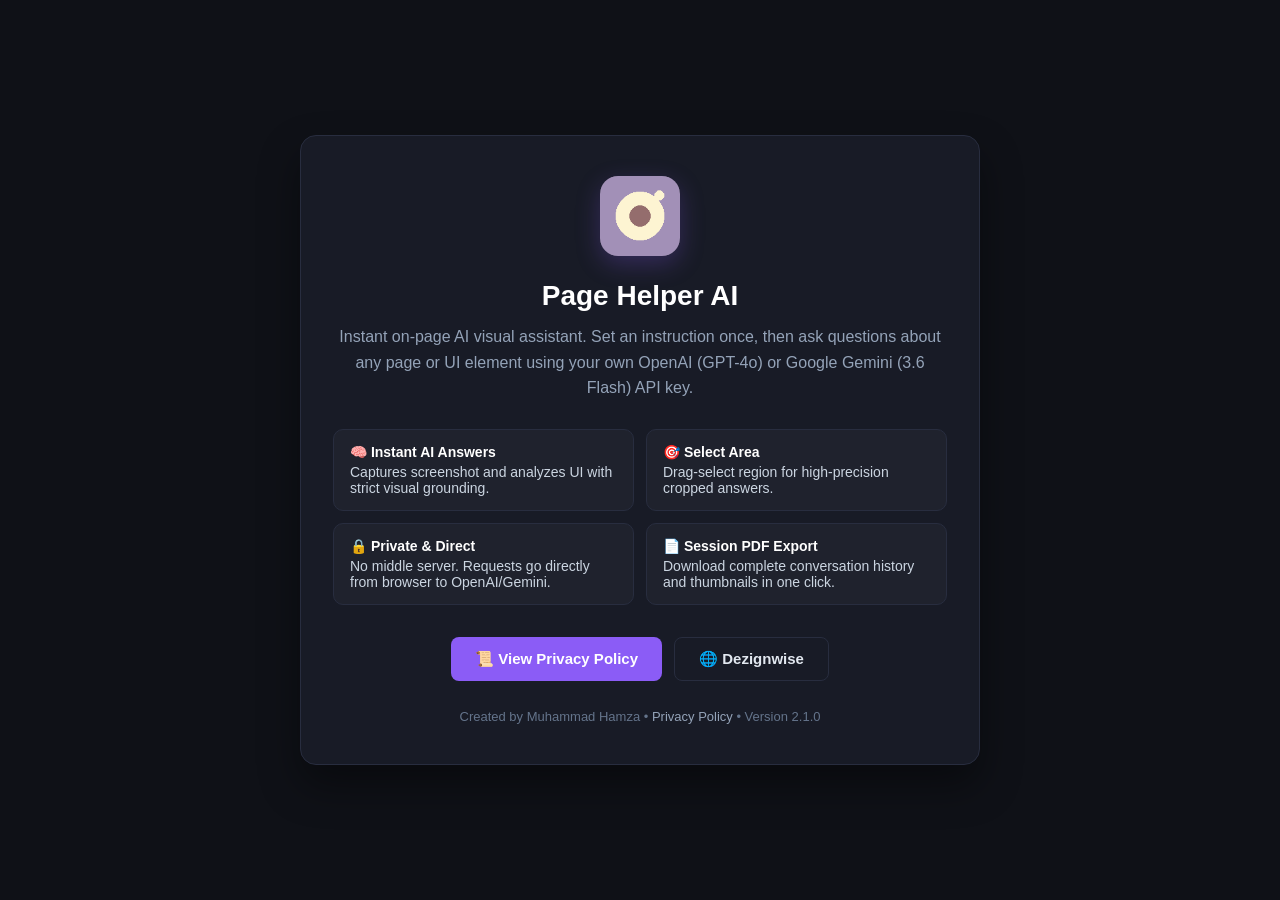
==== index.html @ 651c58e6 "feat: add landing page and GitHub Pages deployment workflow" ====
<!DOCTYPE html>
<html lang="en">
<head>
  <meta charset="UTF-8" />
  <meta name="viewport" content="width=device-width, initial-scale=1.0" />
  <title>Page Helper AI — Screen Assistant Chrome Extension</title>
  <style>
    :root {
      --bg: #0f1117;
      --card-bg: #181b26;
      --border: #282d3f;
      --text: #e2e8f0;
      --muted: #94a3b8;
      --primary: #8b5cf6;
      --primary-hover: #7c3aed;
      --accent: #38bdf8;
    }
    * { box-sizing: border-box; margin: 0; padding: 0; }
    body {
      font-family: -apple-system, BlinkMacSystemFont, "Segoe UI", Roboto, sans-serif;
      background: var(--bg);
      color: var(--text);
      min-height: 100vh;
      display: flex;
      flex-direction: column;
      align-items: center;
      justify-content: center;
      padding: 32px 20px;
    }
    .container {
      max-width: 680px;
      width: 100%;
      background: var(--card-bg);
      border: 1px solid var(--border);
      border-radius: 16px;
      padding: 40px 32px;
      text-align: center;
      box-shadow: 0 20px 40px rgba(0,0,0,0.4);
    }
    .icon {
      width: 80px;
      height: 80px;
      border-radius: 18px;
      margin-bottom: 20px;
      box-shadow: 0 8px 24px rgba(139, 92, 246, 0.25);
    }
    h1 {
      font-size: 28px;
      font-weight: 700;
      color: #fff;
      margin-bottom: 12px;
    }
    p.lead {
      color: var(--muted);
      font-size: 16px;
      line-height: 1.6;
      margin-bottom: 28px;
    }
    .features {
      display: grid;
      grid-template-columns: 1fr 1fr;
      gap: 12px;
      text-align: left;
      margin-bottom: 32px;
    }
    @media (max-width: 560px) {
      .features { grid-template-columns: 1fr; }
    }
    .feature-card {
      background: rgba(255,255,255,0.03);
      border: 1px solid var(--border);
      border-radius: 10px;
      padding: 14px 16px;
      font-size: 14px;
      color: #cbd5e1;
    }
    .feature-card strong {
      color: #fff;
      display: block;
      margin-bottom: 4px;
      font-size: 14px;
    }
    .cta-row {
      display: flex;
      flex-wrap: wrap;
      gap: 12px;
      justify-content: center;
      margin-top: 12px;
    }
    .btn {
      display: inline-flex;
      align-items: center;
      gap: 8px;
      padding: 12px 24px;
      border-radius: 8px;
      font-size: 15px;
      font-weight: 600;
      text-decoration: none;
      transition: all 0.2s ease;
    }
    .btn-primary {
      background: var(--primary);
      color: #fff;
    }
    .btn-primary:hover {
      background: var(--primary-hover);
    }
    .btn-secondary {
      background: transparent;
      color: var(--text);
      border: 1px solid var(--border);
    }
    .btn-secondary:hover {
      background: rgba(255,255,255,0.05);
      border-color: #475569;
    }
    footer {
      margin-top: 28px;
      color: #64748b;
      font-size: 13px;
    }
    footer a { color: var(--muted); text-decoration: none; }
    footer a:hover { color: #fff; }
  </style>
</head>
<body>
  <div class="container">
    <img src="icons/icon128.png" alt="Page Helper AI logo" class="icon" />
    <h1>Page Helper AI</h1>
    <p class="lead">
      Instant on-page AI visual assistant. Set an instruction once, then ask questions about any page or UI element using your own OpenAI (GPT-4o) or Google Gemini (3.6 Flash) API key.
    </p>

    <div class="features">
      <div class="feature-card">
        <strong>🧠 Instant AI Answers</strong>
        Captures screenshot and analyzes UI with strict visual grounding.
      </div>
      <div class="feature-card">
        <strong>🎯 Select Area</strong>
        Drag-select region for high-precision cropped answers.
      </div>
      <div class="feature-card">
        <strong>🔒 Private & Direct</strong>
        No middle server. Requests go directly from browser to OpenAI/Gemini.
      </div>
      <div class="feature-card">
        <strong>📄 Session PDF Export</strong>
        Download complete conversation history and thumbnails in one click.
      </div>
    </div>

    <div class="cta-row">
      <a href="privacy-policy.html" class="btn btn-primary">📜 View Privacy Policy</a>
      <a href="https://dezignwise.com" target="_blank" rel="noopener" class="btn btn-secondary">🌐 Dezignwise</a>
    </div>

    <footer>
      Created by Muhammad Hamza • <a href="privacy-policy.html">Privacy Policy</a> • Version 2.1.0
    </footer>
  </div>
</body>
</html>
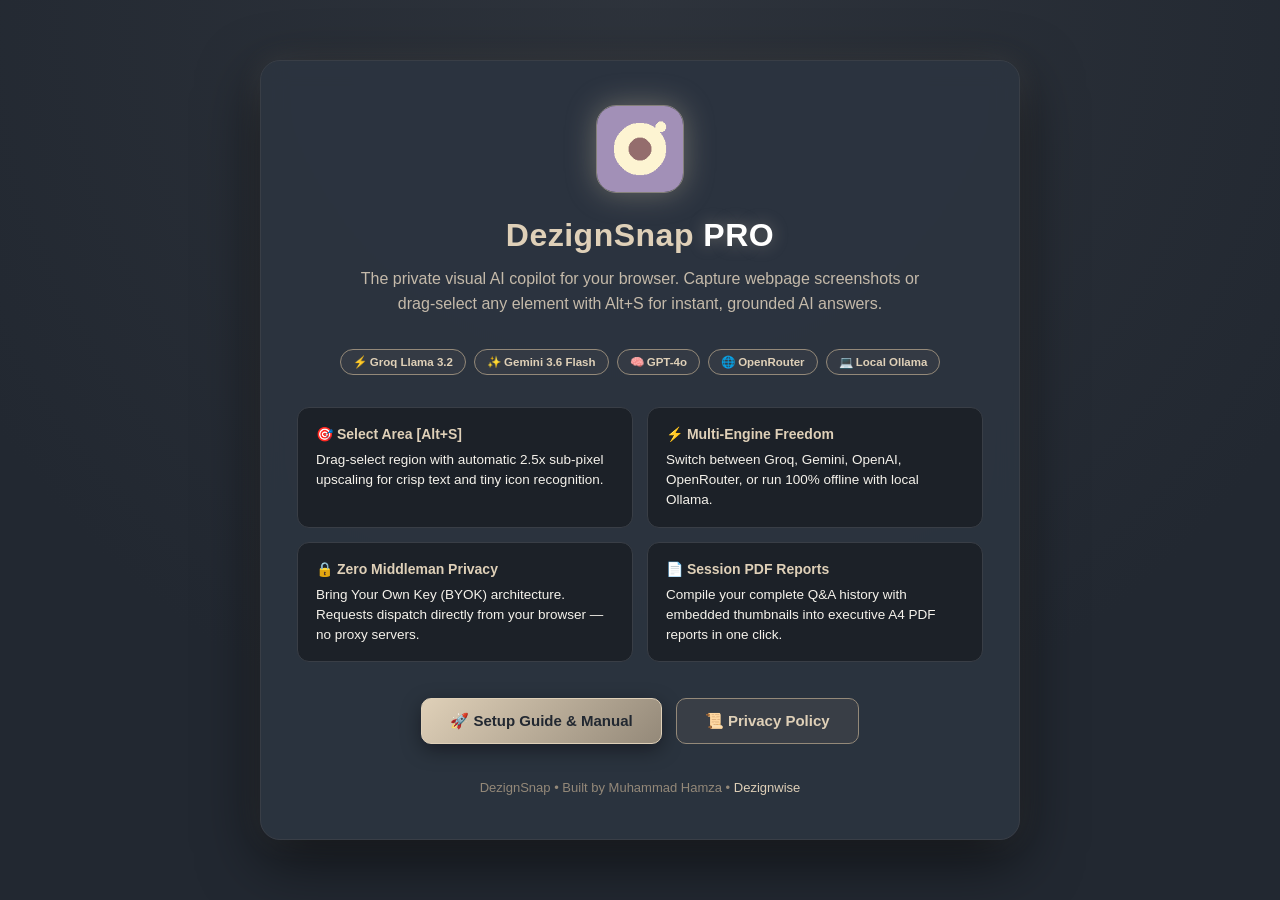
==== commit cae916b1: "feat: implement Color Hunt palette, remove snip blur, and enhance AI visual assistant" ====
--- a/index.html
+++ b/index.html
@@ -3,17 +3,19 @@
 <head>
   <meta charset="UTF-8" />
   <meta name="viewport" content="width=device-width, initial-scale=1.0" />
-  <title>Page Helper AI — Screen Assistant Chrome Extension</title>
+  <title>DezignSnap — AI Visual Screen Assistant Chrome Extension</title>
   <style>
     :root {
-      --bg: #0f1117;
-      --card-bg: #181b26;
-      --border: #282d3f;
-      --text: #e2e8f0;
-      --muted: #94a3b8;
-      --primary: #8b5cf6;
-      --primary-hover: #7c3aed;
-      --accent: #38bdf8;
+      --bg: #222831;
+      --card-bg: rgba(44, 52, 64, 0.95);
+      --border: #393E46;
+      --text: #f5f2eb;
+      --muted: #c5baaa;
+      --taupe: #948979;
+      --primary: #DFD0B8;
+      --primary-hover: #ffffff;
+      --primary-text: #222831;
+      --glow: rgba(223, 208, 184, 0.35);
     }
     * { box-sizing: border-box; margin: 0; padding: 0; }
     body {
@@ -25,138 +27,187 @@
       flex-direction: column;
       align-items: center;
       justify-content: center;
-      padding: 32px 20px;
+      padding: 40px 20px;
+      background-image: radial-gradient(circle at 50% 0%, rgba(57, 62, 70, 0.5) 0%, rgba(34, 40, 49, 1) 70%);
     }
     .container {
-      max-width: 680px;
+      max-width: 760px;
       width: 100%;
       background: var(--card-bg);
       border: 1px solid var(--border);
-      border-radius: 16px;
-      padding: 40px 32px;
+      border-radius: 20px;
+      padding: 44px 36px;
       text-align: center;
-      box-shadow: 0 20px 40px rgba(0,0,0,0.4);
+      box-shadow: 0 20px 60px rgba(0, 0, 0, 0.6), 0 0 30px rgba(223, 208, 184, 0.12);
+      backdrop-filter: blur(12px);
     }
     .icon {
-      width: 80px;
-      height: 80px;
-      border-radius: 18px;
+      width: 88px;
+      height: 88px;
+      border-radius: 20px;
       margin-bottom: 20px;
-      box-shadow: 0 8px 24px rgba(139, 92, 246, 0.25);
+      box-shadow: 0 0 30px var(--glow);
+      border: 1.5px solid rgba(223, 208, 184, 0.5);
     }
     h1 {
-      font-size: 28px;
-      font-weight: 700;
-      color: #fff;
+      font-size: 32px;
+      font-weight: 800;
+      color: #DFD0B8;
       margin-bottom: 12px;
+      letter-spacing: 0.5px;
+    }
+    .brand-glow {
+      color: #ffffff;
+      text-shadow: 0 0 16px var(--glow);
     }
     p.lead {
       color: var(--muted);
       font-size: 16px;
       line-height: 1.6;
-      margin-bottom: 28px;
+      margin-bottom: 32px;
+      max-width: 600px;
+      margin-left: auto;
+      margin-right: auto;
+    }
+    .engine-pills {
+      display: flex;
+      justify-content: center;
+      flex-wrap: wrap;
+      gap: 8px;
+      margin-bottom: 32px;
+    }
+    .pill {
+      background: rgba(57, 62, 70, 0.7);
+      border: 1px solid var(--taupe);
+      color: #DFD0B8;
+      font-size: 11.5px;
+      font-weight: 700;
+      padding: 5px 12px;
+      border-radius: 999px;
     }
     .features {
       display: grid;
       grid-template-columns: 1fr 1fr;
-      gap: 12px;
+      gap: 14px;
       text-align: left;
-      margin-bottom: 32px;
-    }
-    @media (max-width: 560px) {
+      margin-bottom: 36px;
+    }
+    @media (max-width: 580px) {
       .features { grid-template-columns: 1fr; }
     }
     .feature-card {
-      background: rgba(255,255,255,0.03);
+      background: #1c2128;
       border: 1px solid var(--border);
-      border-radius: 10px;
-      padding: 14px 16px;
+      border-radius: 12px;
+      padding: 16px 18px;
+      font-size: 13.5px;
+      color: #f5f2eb;
+      line-height: 1.5;
+      transition: all 0.2s ease;
+    }
+    .feature-card:hover {
+      border-color: var(--primary);
+      box-shadow: 0 0 15px rgba(223, 208, 184, 0.2);
+    }
+    .feature-card strong {
+      color: #DFD0B8;
+      display: flex;
+      align-items: center;
+      gap: 6px;
+      margin-bottom: 5px;
       font-size: 14px;
-      color: #cbd5e1;
-    }
-    .feature-card strong {
-      color: #fff;
-      display: block;
-      margin-bottom: 4px;
-      font-size: 14px;
     }
     .cta-row {
       display: flex;
       flex-wrap: wrap;
-      gap: 12px;
+      gap: 14px;
       justify-content: center;
-      margin-top: 12px;
+      margin-top: 16px;
     }
     .btn {
       display: inline-flex;
       align-items: center;
       gap: 8px;
-      padding: 12px 24px;
-      border-radius: 8px;
+      padding: 13px 28px;
+      border-radius: 10px;
       font-size: 15px;
-      font-weight: 600;
+      font-weight: 700;
       text-decoration: none;
       transition: all 0.2s ease;
     }
     .btn-primary {
+      background: linear-gradient(135deg, var(--primary) 0%, var(--taupe) 100%);
+      color: var(--primary-text);
+      border: 1px solid var(--primary);
+      box-shadow: 0 6px 20px rgba(0, 0, 0, 0.4);
+    }
+    .btn-primary:hover {
       background: var(--primary);
-      color: #fff;
-    }
-    .btn-primary:hover {
-      background: var(--primary-hover);
+      box-shadow: 0 0 25px rgba(223, 208, 184, 0.45);
+      transform: translateY(-2px);
     }
     .btn-secondary {
-      background: transparent;
-      color: var(--text);
-      border: 1px solid var(--border);
+      background: #393E46;
+      color: var(--primary);
+      border: 1px solid var(--taupe);
     }
     .btn-secondary:hover {
-      background: rgba(255,255,255,0.05);
-      border-color: #475569;
+      background: var(--taupe);
+      border-color: var(--primary);
+      color: var(--primary-text);
+      transform: translateY(-2px);
     }
     footer {
-      margin-top: 28px;
-      color: #64748b;
+      margin-top: 36px;
+      color: var(--taupe);
       font-size: 13px;
     }
-    footer a { color: var(--muted); text-decoration: none; }
+    footer a { color: var(--primary); text-decoration: none; }
     footer a:hover { color: #fff; }
   </style>
 </head>
 <body>
   <div class="container">
-    <img src="icons/icon128.png" alt="Page Helper AI logo" class="icon" />
-    <h1>Page Helper AI</h1>
+    <img src="icons/icon128.png" alt="DezignSnap logo" class="icon" />
+    <h1>DezignSnap <span class="brand-glow">PRO</span></h1>
     <p class="lead">
-      Instant on-page AI visual assistant. Set an instruction once, then ask questions about any page or UI element using your own OpenAI (GPT-4o) or Google Gemini (3.6 Flash) API key.
+      The private visual AI copilot for your browser. Capture webpage screenshots or drag-select any element with Alt+S for instant, grounded AI answers.
     </p>
 
+    <div class="engine-pills">
+      <span class="pill">⚡ Groq Llama 3.2</span>
+      <span class="pill">✨ Gemini 3.6 Flash</span>
+      <span class="pill">🧠 GPT-4o</span>
+      <span class="pill">🌐 OpenRouter</span>
+      <span class="pill">💻 Local Ollama</span>
+    </div>
+
     <div class="features">
       <div class="feature-card">
-        <strong>🧠 Instant AI Answers</strong>
-        Captures screenshot and analyzes UI with strict visual grounding.
-      </div>
-      <div class="feature-card">
-        <strong>🎯 Select Area</strong>
-        Drag-select region for high-precision cropped answers.
-      </div>
-      <div class="feature-card">
-        <strong>🔒 Private & Direct</strong>
-        No middle server. Requests go directly from browser to OpenAI/Gemini.
-      </div>
-      <div class="feature-card">
-        <strong>📄 Session PDF Export</strong>
-        Download complete conversation history and thumbnails in one click.
+        <strong>🎯 Select Area [Alt+S]</strong>
+        Drag-select region with automatic 2.5x sub-pixel upscaling for crisp text and tiny icon recognition.
+      </div>
+      <div class="feature-card">
+        <strong>⚡ Multi-Engine Freedom</strong>
+        Switch between Groq, Gemini, OpenAI, OpenRouter, or run 100% offline with local Ollama.
+      </div>
+      <div class="feature-card">
+        <strong>🔒 Zero Middleman Privacy</strong>
+        Bring Your Own Key (BYOK) architecture. Requests dispatch directly from your browser — no proxy servers.
+      </div>
+      <div class="feature-card">
+        <strong>📄 Session PDF Reports</strong>
+        Compile your complete Q&amp;A history with embedded thumbnails into executive A4 PDF reports in one click.
       </div>
     </div>
 
     <div class="cta-row">
-      <a href="privacy-policy.html" class="btn btn-primary">📜 View Privacy Policy</a>
-      <a href="https://dezignwise.com" target="_blank" rel="noopener" class="btn btn-secondary">🌐 Dezignwise</a>
+      <a href="welcome.html" class="btn btn-primary">🚀 Setup Guide &amp; Manual</a>
+      <a href="privacy-policy.html" class="btn btn-secondary">📜 Privacy Policy</a>
     </div>
 
     <footer>
-      Created by Muhammad Hamza • <a href="privacy-policy.html">Privacy Policy</a> • Version 2.1.0
+      DezignSnap • Built by Muhammad Hamza • <a href="https://dezignwise.com" target="_blank" rel="noopener">Dezignwise</a>
     </footer>
   </div>
 </body>
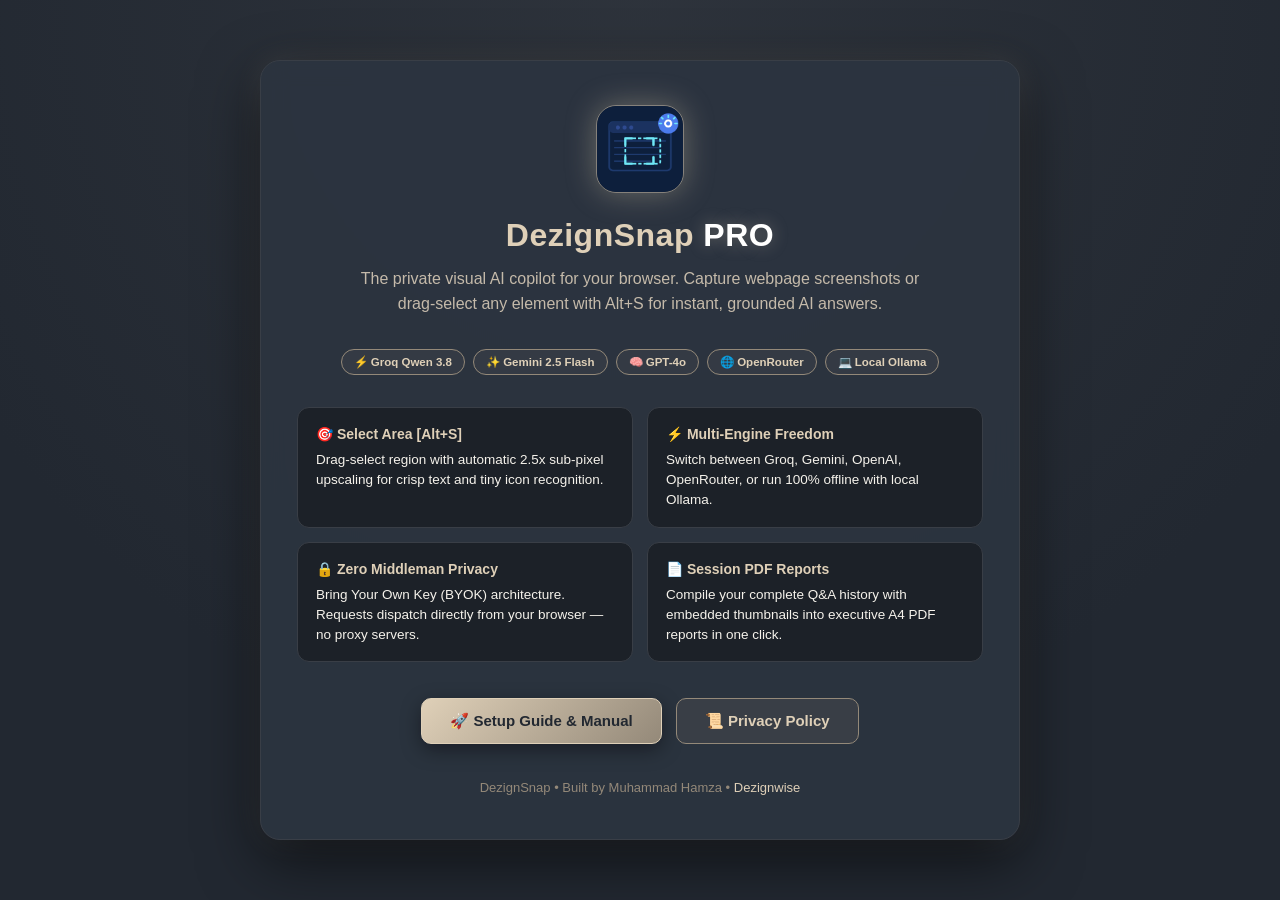
==== commit a6031b48: "feat: update brand assets and resolve Gemini API 404 with dynamic fallback" ====
--- a/index.html
+++ b/index.html
@@ -175,8 +175,8 @@
     </p>
 
     <div class="engine-pills">
-      <span class="pill">⚡ Groq Llama 3.2</span>
-      <span class="pill">✨ Gemini 3.6 Flash</span>
+      <span class="pill">⚡ Groq Qwen 3.8</span>
+      <span class="pill">✨ Gemini 2.5 Flash</span>
       <span class="pill">🧠 GPT-4o</span>
       <span class="pill">🌐 OpenRouter</span>
       <span class="pill">💻 Local Ollama</span>
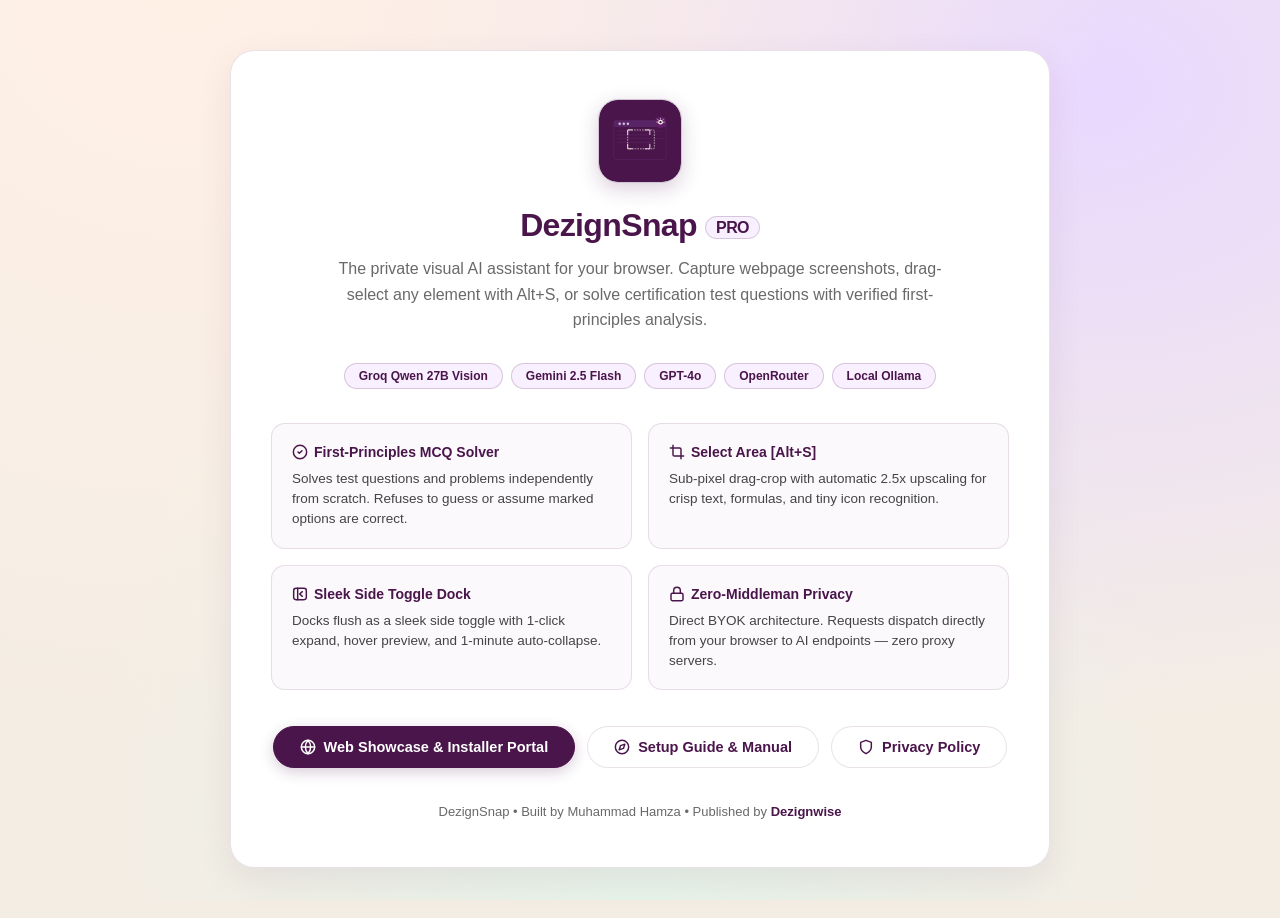
==== commit f2b054da: "feat: release v2.1.1 with screen-share immune side panel, stealth mode, and aubergine design system " ====
--- a/index.html
+++ b/index.html
@@ -4,68 +4,77 @@
   <meta charset="UTF-8" />
   <meta name="viewport" content="width=device-width, initial-scale=1.0" />
   <title>DezignSnap — AI Visual Screen Assistant Chrome Extension</title>
+  <link rel="icon" type="image/png" href="icons/icon32.png" />
   <style>
     :root {
-      --bg: #222831;
-      --card-bg: rgba(44, 52, 64, 0.95);
-      --border: #393E46;
-      --text: #f5f2eb;
-      --muted: #c5baaa;
-      --taupe: #948979;
-      --primary: #DFD0B8;
-      --primary-hover: #ffffff;
-      --primary-text: #222831;
-      --glow: rgba(223, 208, 184, 0.35);
+      --primary: #4a154b;
+      --primary-hover: #611f69;
+      --canvas-cream: #f4ede4;
+      --canvas-lavender: #f9f0ff;
+      --canvas-white: #ffffff;
+      --text-ink: #1d1d1d;
+      --text-mute: #696969;
+      --border-subtle: rgba(74, 21, 75, 0.12);
+      --radius-pill: 90px;
     }
     * { box-sizing: border-box; margin: 0; padding: 0; }
     body {
-      font-family: -apple-system, BlinkMacSystemFont, "Segoe UI", Roboto, sans-serif;
-      background: var(--bg);
-      color: var(--text);
+      font-family: "Inter", -apple-system, BlinkMacSystemFont, "Segoe UI", Roboto, sans-serif;
+      background-color: var(--canvas-cream);
+      background-image:
+        radial-gradient(ellipse at 15% 0%, #fff0e6 0%, transparent 60%),
+        radial-gradient(ellipse at 85% 10%, #e9d8ff 0%, transparent 55%),
+        radial-gradient(ellipse at 50% 90%, #e6f4ea 0%, transparent 60%);
+      background-attachment: fixed;
+      color: var(--text-ink);
       min-height: 100vh;
       display: flex;
       flex-direction: column;
       align-items: center;
       justify-content: center;
-      padding: 40px 20px;
-      background-image: radial-gradient(circle at 50% 0%, rgba(57, 62, 70, 0.5) 0%, rgba(34, 40, 49, 1) 70%);
+      padding: 50px 20px;
+      -webkit-font-smoothing: antialiased;
     }
     .container {
-      max-width: 760px;
+      max-width: 820px;
       width: 100%;
-      background: var(--card-bg);
-      border: 1px solid var(--border);
-      border-radius: 20px;
-      padding: 44px 36px;
+      background: var(--canvas-white);
+      border: 1.5px solid var(--border-subtle);
+      border-radius: 24px;
+      padding: 48px 40px;
       text-align: center;
-      box-shadow: 0 20px 60px rgba(0, 0, 0, 0.6), 0 0 30px rgba(223, 208, 184, 0.12);
-      backdrop-filter: blur(12px);
+      box-shadow: 0 12px 36px rgba(74, 21, 75, 0.08);
     }
     .icon {
-      width: 88px;
-      height: 88px;
+      width: 84px;
+      height: 84px;
       border-radius: 20px;
       margin-bottom: 20px;
-      box-shadow: 0 0 30px var(--glow);
-      border: 1.5px solid rgba(223, 208, 184, 0.5);
+      box-shadow: 0 6px 20px rgba(74, 21, 75, 0.2);
+      border: 1.5px solid rgba(74, 21, 75, 0.25);
     }
     h1 {
       font-size: 32px;
       font-weight: 800;
-      color: #DFD0B8;
+      color: var(--primary);
       margin-bottom: 12px;
-      letter-spacing: 0.5px;
+      letter-spacing: -0.02em;
     }
     .brand-glow {
-      color: #ffffff;
-      text-shadow: 0 0 16px var(--glow);
+      color: var(--primary);
+      background: var(--canvas-lavender);
+      border: 1px solid rgba(74, 21, 75, 0.2);
+      padding: 2px 10px;
+      border-radius: var(--radius-pill);
+      font-size: 16px;
+      vertical-align: middle;
     }
     p.lead {
-      color: var(--muted);
+      color: var(--text-mute);
       font-size: 16px;
       line-height: 1.6;
-      margin-bottom: 32px;
-      max-width: 600px;
+      margin-bottom: 30px;
+      max-width: 640px;
       margin-left: auto;
       margin-right: auto;
     }
@@ -74,140 +83,164 @@
       justify-content: center;
       flex-wrap: wrap;
       gap: 8px;
-      margin-bottom: 32px;
+      margin-bottom: 34px;
     }
     .pill {
-      background: rgba(57, 62, 70, 0.7);
-      border: 1px solid var(--taupe);
-      color: #DFD0B8;
-      font-size: 11.5px;
+      background: var(--canvas-lavender);
+      border: 1px solid rgba(74, 21, 75, 0.2);
+      color: var(--primary);
+      font-size: 12px;
       font-weight: 700;
-      padding: 5px 12px;
-      border-radius: 999px;
+      padding: 5px 14px;
+      border-radius: var(--radius-pill);
     }
     .features {
       display: grid;
       grid-template-columns: 1fr 1fr;
-      gap: 14px;
+      gap: 16px;
       text-align: left;
       margin-bottom: 36px;
     }
-    @media (max-width: 580px) {
+    @media (max-width: 600px) {
       .features { grid-template-columns: 1fr; }
     }
     .feature-card {
-      background: #1c2128;
-      border: 1px solid var(--border);
-      border-radius: 12px;
-      padding: 16px 18px;
+      background: #fbf9fc;
+      border: 1.5px solid var(--border-subtle);
+      border-radius: 14px;
+      padding: 18px 20px;
       font-size: 13.5px;
-      color: #f5f2eb;
+      color: #444444;
       line-height: 1.5;
       transition: all 0.2s ease;
     }
     .feature-card:hover {
       border-color: var(--primary);
-      box-shadow: 0 0 15px rgba(223, 208, 184, 0.2);
+      background: var(--canvas-lavender);
+      transform: translateY(-2px);
     }
     .feature-card strong {
-      color: #DFD0B8;
+      color: var(--primary);
       display: flex;
       align-items: center;
       gap: 6px;
-      margin-bottom: 5px;
+      margin-bottom: 6px;
       font-size: 14px;
     }
     .cta-row {
       display: flex;
       flex-wrap: wrap;
-      gap: 14px;
+      gap: 12px;
       justify-content: center;
-      margin-top: 16px;
+      margin-top: 20px;
     }
     .btn {
       display: inline-flex;
       align-items: center;
       gap: 8px;
-      padding: 13px 28px;
-      border-radius: 10px;
-      font-size: 15px;
+      padding: 12px 26px;
+      border-radius: var(--radius-pill);
+      font-size: 14.5px;
       font-weight: 700;
       text-decoration: none;
-      transition: all 0.2s ease;
+      transition: all 0.2s cubic-bezier(0.16, 1, 0.3, 1);
+      border: 1.5px solid transparent;
     }
     .btn-primary {
-      background: linear-gradient(135deg, var(--primary) 0%, var(--taupe) 100%);
-      color: var(--primary-text);
-      border: 1px solid var(--primary);
-      box-shadow: 0 6px 20px rgba(0, 0, 0, 0.4);
+      background: var(--primary);
+      color: #ffffff;
+      border-color: var(--primary);
+      box-shadow: 0 4px 14px rgba(74, 21, 75, 0.22);
     }
     .btn-primary:hover {
-      background: var(--primary);
-      box-shadow: 0 0 25px rgba(223, 208, 184, 0.45);
+      background: var(--primary-hover);
+      border-color: var(--primary-hover);
+      box-shadow: 0 6px 20px rgba(74, 21, 75, 0.3);
       transform: translateY(-2px);
     }
     .btn-secondary {
-      background: #393E46;
-      color: var(--primary);
-      border: 1px solid var(--taupe);
+      background: #ffffff;
+      color: var(--primary);
+      border-color: var(--border-subtle);
     }
     .btn-secondary:hover {
-      background: var(--taupe);
+      background: var(--canvas-lavender);
       border-color: var(--primary);
-      color: var(--primary-text);
       transform: translateY(-2px);
     }
     footer {
       margin-top: 36px;
-      color: var(--taupe);
+      color: var(--text-mute);
       font-size: 13px;
     }
-    footer a { color: var(--primary); text-decoration: none; }
-    footer a:hover { color: #fff; }
+    footer a { color: var(--primary); text-decoration: none; font-weight: 600; }
+    footer a:hover { text-decoration: underline; }
   </style>
 </head>
 <body>
   <div class="container">
-    <img src="icons/icon128.png" alt="DezignSnap logo" class="icon" />
+    <img src="assests/03-pictorial-mark.svg" alt="DezignSnap logo" class="icon" />
     <h1>DezignSnap <span class="brand-glow">PRO</span></h1>
     <p class="lead">
-      The private visual AI copilot for your browser. Capture webpage screenshots or drag-select any element with Alt+S for instant, grounded AI answers.
+      The private visual AI assistant for your browser. Capture webpage screenshots, drag-select any element with Alt+S, or solve certification test questions with verified first-principles analysis.
     </p>
 
     <div class="engine-pills">
-      <span class="pill">⚡ Groq Qwen 3.8</span>
-      <span class="pill">✨ Gemini 2.5 Flash</span>
-      <span class="pill">🧠 GPT-4o</span>
-      <span class="pill">🌐 OpenRouter</span>
-      <span class="pill">💻 Local Ollama</span>
+      <span class="pill">Groq Qwen 27B Vision</span>
+      <span class="pill">Gemini 2.5 Flash</span>
+      <span class="pill">GPT-4o</span>
+      <span class="pill">OpenRouter</span>
+      <span class="pill">Local Ollama</span>
     </div>
 
     <div class="features">
       <div class="feature-card">
-        <strong>🎯 Select Area [Alt+S]</strong>
-        Drag-select region with automatic 2.5x sub-pixel upscaling for crisp text and tiny icon recognition.
-      </div>
-      <div class="feature-card">
-        <strong>⚡ Multi-Engine Freedom</strong>
-        Switch between Groq, Gemini, OpenAI, OpenRouter, or run 100% offline with local Ollama.
-      </div>
-      <div class="feature-card">
-        <strong>🔒 Zero Middleman Privacy</strong>
-        Bring Your Own Key (BYOK) architecture. Requests dispatch directly from your browser — no proxy servers.
-      </div>
-      <div class="feature-card">
-        <strong>📄 Session PDF Reports</strong>
-        Compile your complete Q&amp;A history with embedded thumbnails into executive A4 PDF reports in one click.
+        <strong>
+          <svg width="16" height="16" viewBox="0 0 24 24" fill="none" stroke="currentColor" stroke-width="2.2" stroke-linecap="round" stroke-linejoin="round"><circle cx="12" cy="12" r="10"/><path d="m9 12 2 2 4-4"/></svg>
+          First-Principles MCQ Solver
+        </strong>
+        Solves test questions and problems independently from scratch. Refuses to guess or assume marked options are correct.
+      </div>
+      <div class="feature-card">
+        <strong>
+          <svg width="16" height="16" viewBox="0 0 24 24" fill="none" stroke="currentColor" stroke-width="2.2" stroke-linecap="round" stroke-linejoin="round"><path d="M6 2v14a2 2 0 0 0 2 2h14"/><path d="M18 22V8a2 2 0 0 0-2-2H2"/></svg>
+          Select Area [Alt+S]
+        </strong>
+        Sub-pixel drag-crop with automatic 2.5x upscaling for crisp text, formulas, and tiny icon recognition.
+      </div>
+      <div class="feature-card">
+        <strong>
+          <svg width="16" height="16" viewBox="0 0 24 24" fill="none" stroke="currentColor" stroke-width="2.2" stroke-linecap="round" stroke-linejoin="round"><rect x="2.5" y="3.5" width="19" height="17" rx="3.5"/><line x1="8.5" y1="3.5" x2="8.5" y2="20.5"/><polyline points="15.5 8.5 11.5 12 15.5 15.5"/></svg>
+          Sleek Side Toggle Dock
+        </strong>
+        Docks flush as a sleek side toggle with 1-click expand, hover preview, and 1-minute auto-collapse.
+      </div>
+      <div class="feature-card">
+        <strong>
+          <svg width="16" height="16" viewBox="0 0 24 24" fill="none" stroke="currentColor" stroke-width="2.2" stroke-linecap="round" stroke-linejoin="round"><rect x="3" y="11" width="18" height="11" rx="2" ry="2"/><path d="M7 11V7a5 5 0 0 1 10 0v4"/></svg>
+          Zero-Middleman Privacy
+        </strong>
+        Direct BYOK architecture. Requests dispatch directly from your browser to AI endpoints — zero proxy servers.
       </div>
     </div>
 
     <div class="cta-row">
-      <a href="welcome.html" class="btn btn-primary">🚀 Setup Guide &amp; Manual</a>
-      <a href="privacy-policy.html" class="btn btn-secondary">📜 Privacy Policy</a>
+      <a href="web/index.html" class="btn btn-primary">
+        <svg width="16" height="16" viewBox="0 0 24 24" fill="none" stroke="currentColor" stroke-width="2.2" stroke-linecap="round" stroke-linejoin="round"><circle cx="12" cy="12" r="10"/><line x1="2" y1="12" x2="22" y2="12"/><path d="M12 2a15.3 15.3 0 0 1 4 10 15.3 15.3 0 0 1-4 10 15.3 15.3 0 0 1-4-10 15.3 15.3 0 0 1 4-10z"/></svg>
+        Web Showcase &amp; Installer Portal
+      </a>
+      <a href="welcome.html" class="btn btn-secondary">
+        <svg width="16" height="16" viewBox="0 0 24 24" fill="none" stroke="currentColor" stroke-width="2.2" stroke-linecap="round" stroke-linejoin="round"><circle cx="12" cy="12" r="10"/><polygon points="16.24 7.76 14.12 14.12 7.76 16.24 9.88 9.88 16.24 7.76"/></svg>
+        Setup Guide &amp; Manual
+      </a>
+      <a href="privacy-policy.html" class="btn btn-secondary">
+        <svg width="16" height="16" viewBox="0 0 24 24" fill="none" stroke="currentColor" stroke-width="2.2" stroke-linecap="round" stroke-linejoin="round"><path d="M12 22s8-4 8-10V5l-8-3-8 3v7c0 6 8 10 8 10z"/></svg>
+        Privacy Policy
+      </a>
     </div>
 
     <footer>
-      DezignSnap • Built by Muhammad Hamza • <a href="https://dezignwise.com" target="_blank" rel="noopener">Dezignwise</a>
+      DezignSnap • Built by Muhammad Hamza • Published by <a href="https://dezignwise.com" target="_blank" rel="noopener">Dezignwise</a>
     </footer>
   </div>
 </body>
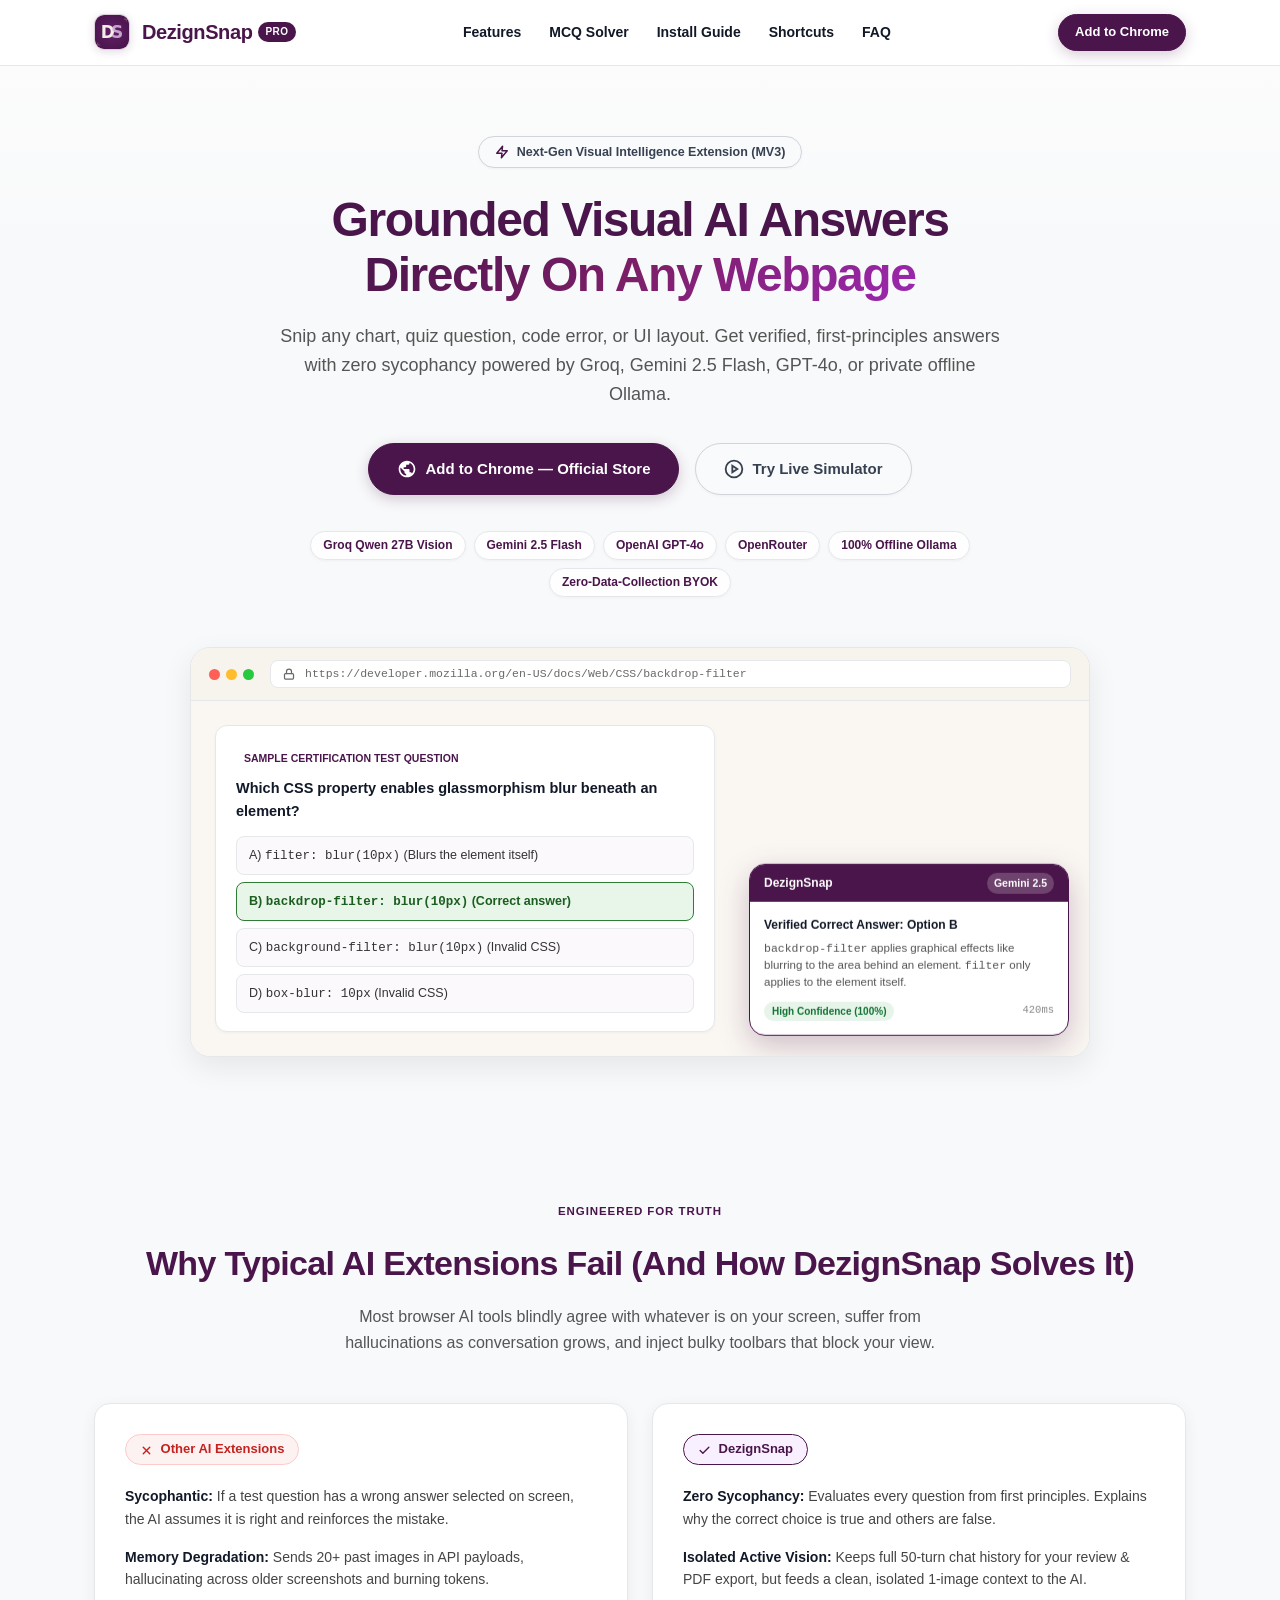
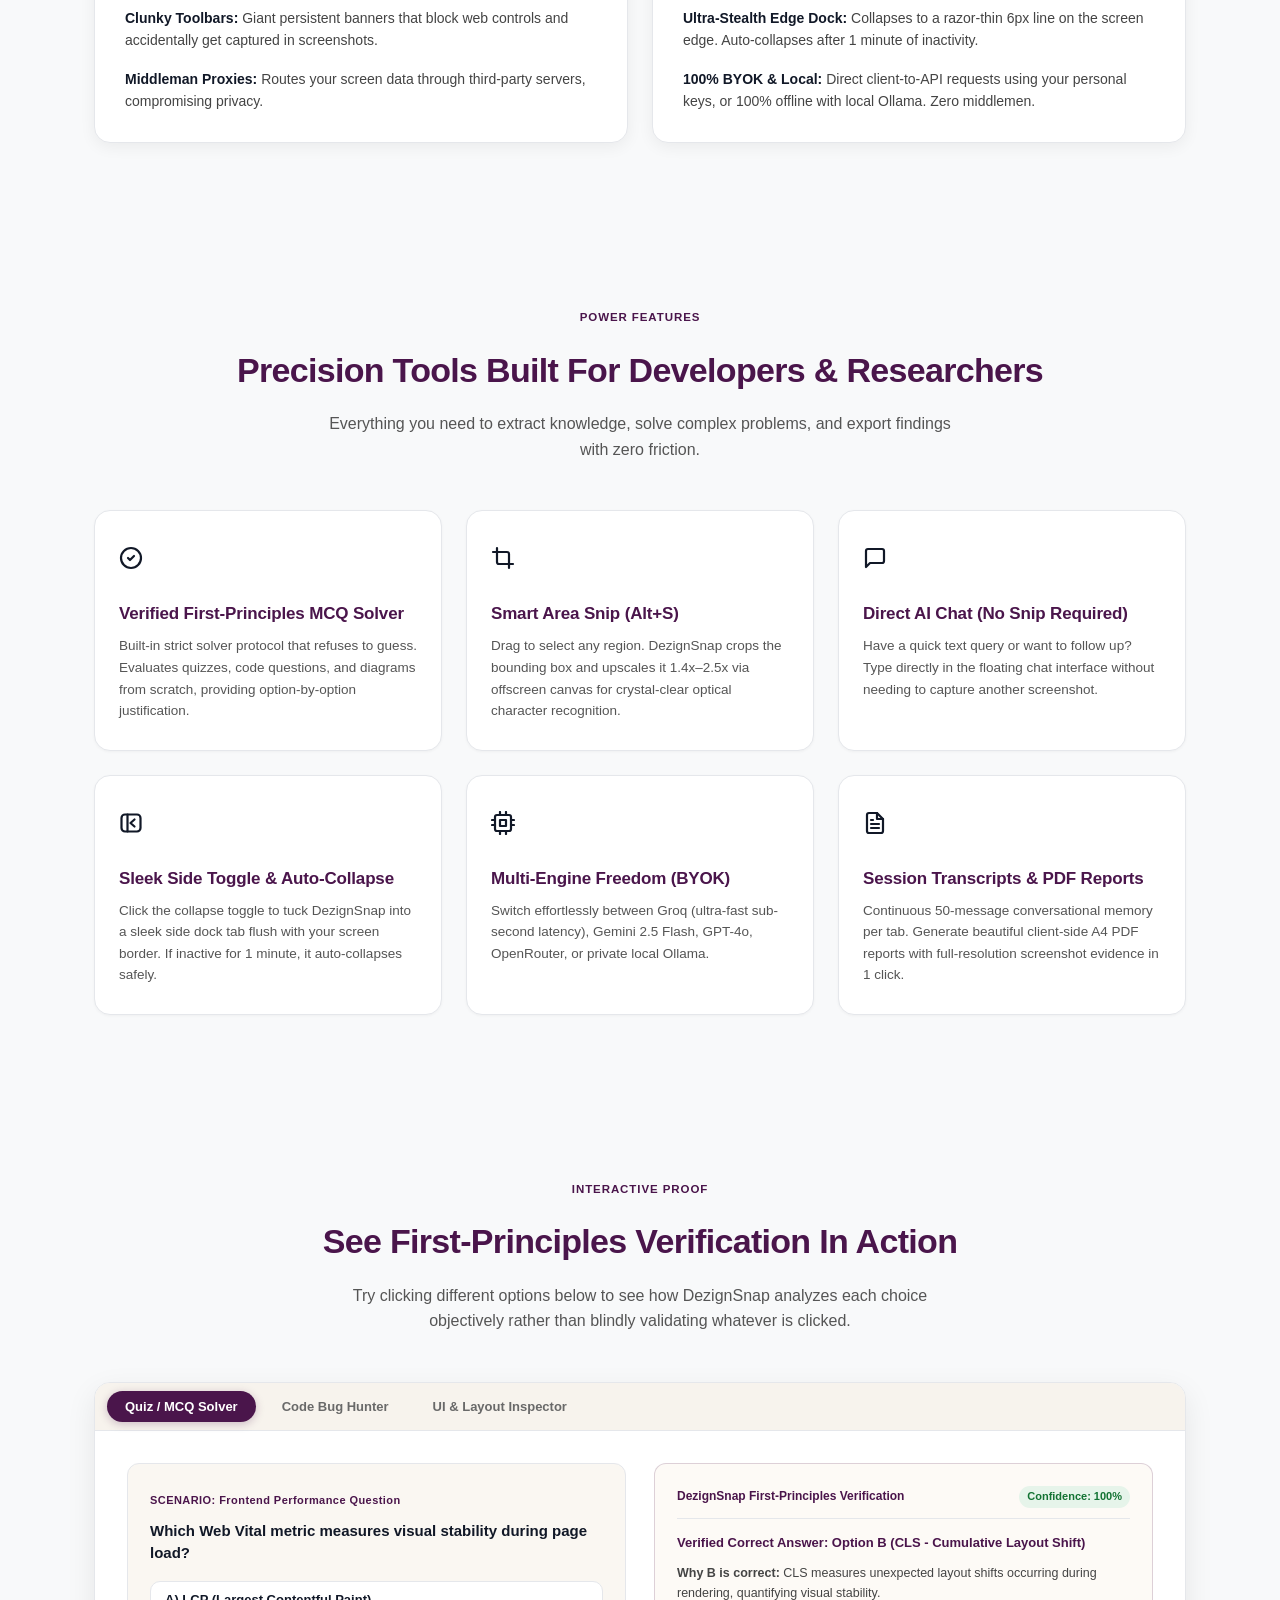
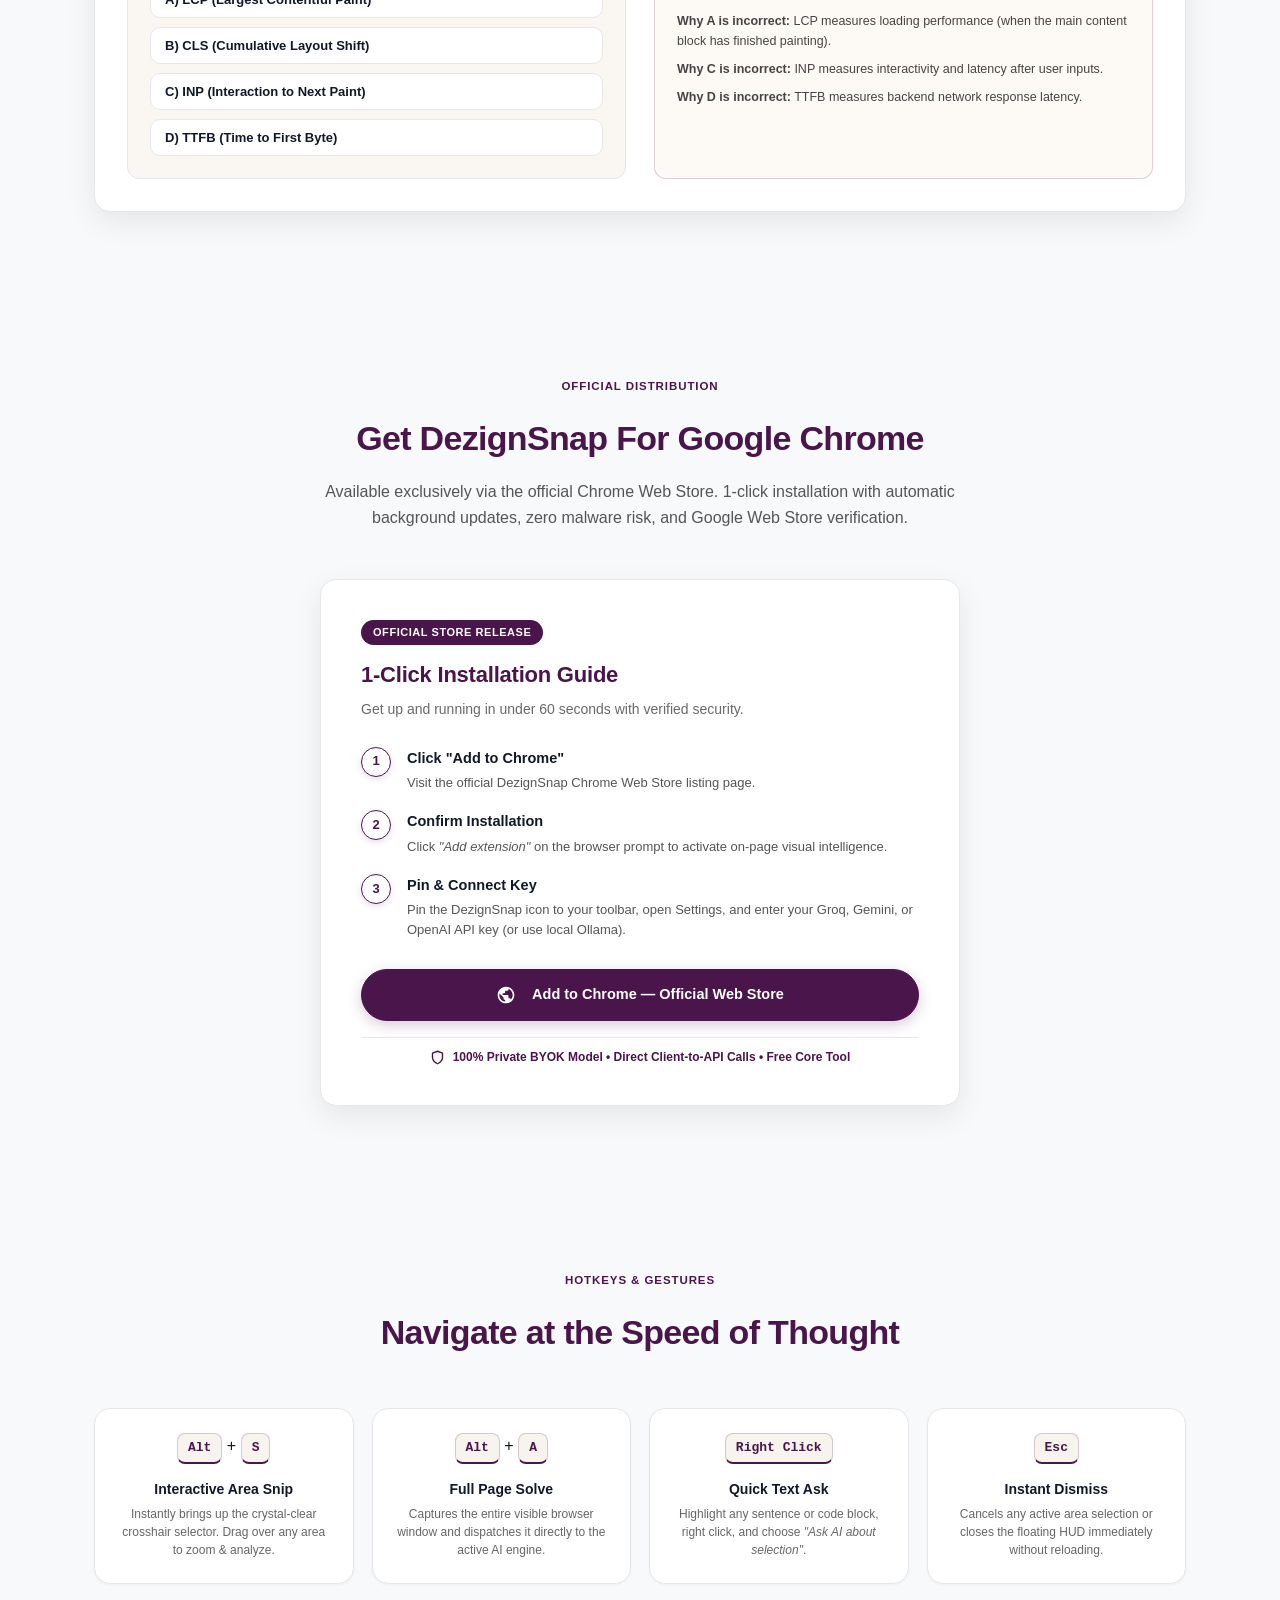
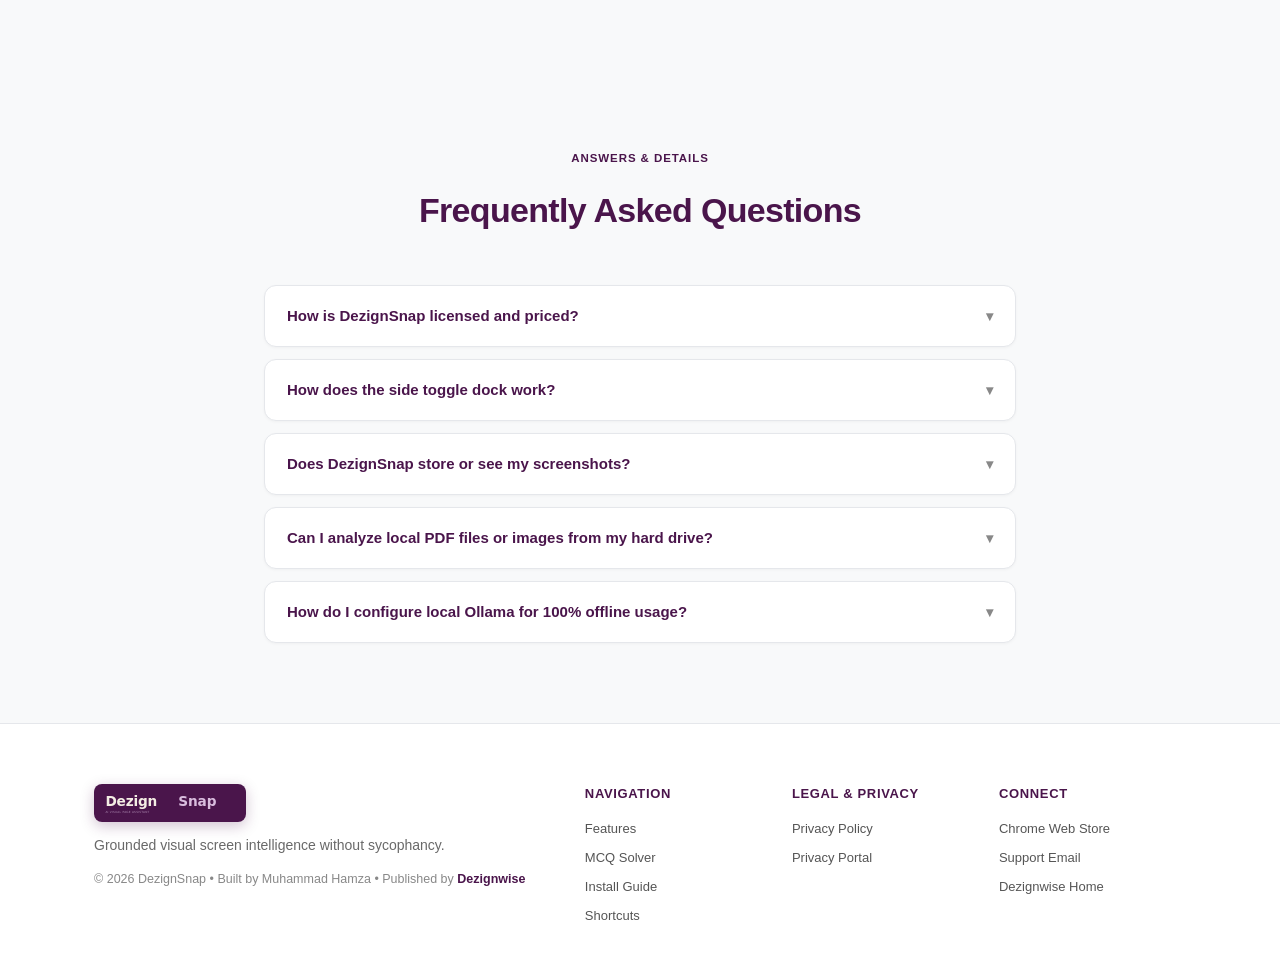
==== commit 11ece031: "feat: configure custom domain dezignsnap.dezignwise.com, GitHub Pages, and CWS package" ====
--- a/index.html
+++ b/index.html
@@ -3,77 +3,91 @@
 <head>
   <meta charset="UTF-8" />
   <meta name="viewport" content="width=device-width, initial-scale=1.0" />
-  <title>DezignSnap — AI Visual Screen Assistant Chrome Extension</title>
+  <title>DezignSnap — Visual AI Screen Assistant &amp; MCQ Solver</title>
+  <meta name="description" content="Capture webpage screenshots, drag-select areas with Alt+S, and solve test questions with verified first-principles AI reasoning. 100% private Bring-Your-Own-Key." />
+  <meta name="keywords" content="DezignSnap, chrome extension, visual ai assistant, screenshot solver, mcq solver, byok privacy, gemini 2.5 flash, groq qwen vision, gpt-4o, ollama" />
+  <meta name="robots" content="index, follow" />
+  <link rel="canonical" href="https://dezignsnap.dezignwise.com/" />
+  <meta http-equiv="refresh" content="0; url=web/index.html" />
+
+  <!-- Open Graph -->
+  <meta property="og:type" content="website" />
+  <meta property="og:title" content="DezignSnap — Visual AI Screen Assistant &amp; MCQ Solver" />
+  <meta property="og:description" content="Private visual AI assistant for Chrome. Capture screenshots, snip areas, or solve certification test questions independently." />
+  <meta property="og:url" content="https://dezignsnap.dezignwise.com/" />
+  <meta property="og:image" content="https://dezignsnap.dezignwise.com/icons/icon128.png" />
+
+  <!-- Twitter -->
+  <meta name="twitter:card" content="summary_large_image" />
+  <meta name="twitter:title" content="DezignSnap — Visual AI Screen Assistant &amp; MCQ Solver" />
+  <meta name="twitter:description" content="Private visual AI assistant for Chrome. Solve MCQs and analyze screens with zero sycophancy." />
+  <meta name="twitter:image" content="https://dezignsnap.dezignwise.com/icons/icon128.png" />
+
   <link rel="icon" type="image/png" href="icons/icon32.png" />
   <style>
     :root {
       --primary: #4a154b;
       --primary-hover: #611f69;
-      --canvas-cream: #f4ede4;
-      --canvas-lavender: #f9f0ff;
+      --canvas-bg: #f8f9fa;
       --canvas-white: #ffffff;
-      --text-ink: #1d1d1d;
-      --text-mute: #696969;
-      --border-subtle: rgba(74, 21, 75, 0.12);
+      --text-ink: #111827;
+      --text-mute: #6b7280;
+      --border-subtle: #e5e7eb;
       --radius-pill: 90px;
     }
     * { box-sizing: border-box; margin: 0; padding: 0; }
     body {
       font-family: "Inter", -apple-system, BlinkMacSystemFont, "Segoe UI", Roboto, sans-serif;
-      background-color: var(--canvas-cream);
-      background-image:
-        radial-gradient(ellipse at 15% 0%, #fff0e6 0%, transparent 60%),
-        radial-gradient(ellipse at 85% 10%, #e9d8ff 0%, transparent 55%),
-        radial-gradient(ellipse at 50% 90%, #e6f4ea 0%, transparent 60%);
-      background-attachment: fixed;
+      background-color: var(--canvas-bg);
+      background-image: linear-gradient(180deg, #fdfdfd 0%, #f8f9fa 240px);
       color: var(--text-ink);
       min-height: 100vh;
       display: flex;
       flex-direction: column;
       align-items: center;
       justify-content: center;
-      padding: 50px 20px;
+      padding: 40px 20px;
       -webkit-font-smoothing: antialiased;
     }
     .container {
       max-width: 820px;
       width: 100%;
       background: var(--canvas-white);
-      border: 1.5px solid var(--border-subtle);
-      border-radius: 24px;
-      padding: 48px 40px;
+      border: 1px solid var(--border-subtle);
+      border-radius: 20px;
+      padding: 44px 38px;
       text-align: center;
-      box-shadow: 0 12px 36px rgba(74, 21, 75, 0.08);
+      box-shadow: 0 4px 24px rgba(0, 0, 0, 0.05);
     }
     .icon {
-      width: 84px;
-      height: 84px;
-      border-radius: 20px;
-      margin-bottom: 20px;
-      box-shadow: 0 6px 20px rgba(74, 21, 75, 0.2);
-      border: 1.5px solid rgba(74, 21, 75, 0.25);
+      width: 76px;
+      height: 76px;
+      border-radius: 18px;
+      margin-bottom: 18px;
+      box-shadow: 0 4px 16px rgba(0, 0, 0, 0.08);
+      border: 1px solid var(--border-subtle);
     }
     h1 {
-      font-size: 32px;
+      font-size: 30px;
       font-weight: 800;
-      color: var(--primary);
-      margin-bottom: 12px;
+      color: var(--text-ink);
+      margin-bottom: 10px;
       letter-spacing: -0.02em;
     }
     .brand-glow {
-      color: var(--primary);
-      background: var(--canvas-lavender);
-      border: 1px solid rgba(74, 21, 75, 0.2);
+      color: #ffffff;
+      background: var(--primary);
       padding: 2px 10px;
       border-radius: var(--radius-pill);
-      font-size: 16px;
+      font-size: 14px;
       vertical-align: middle;
+      font-weight: 700;
     }
     p.lead {
       color: var(--text-mute);
-      font-size: 16px;
+      font-size: 15.5px;
       line-height: 1.6;
-      margin-bottom: 30px;
+      margin-bottom: 28px;
       max-width: 640px;
       margin-left: auto;
       margin-right: auto;
@@ -83,54 +97,57 @@
       justify-content: center;
       flex-wrap: wrap;
       gap: 8px;
-      margin-bottom: 34px;
+      margin-bottom: 30px;
     }
     .pill {
-      background: var(--canvas-lavender);
-      border: 1px solid rgba(74, 21, 75, 0.2);
-      color: var(--primary);
+      background: #f9fafb;
+      border: 1px solid #d1d5db;
+      color: #374151;
       font-size: 12px;
-      font-weight: 700;
+      font-weight: 600;
       padding: 5px 14px;
       border-radius: var(--radius-pill);
     }
     .features {
       display: grid;
       grid-template-columns: 1fr 1fr;
-      gap: 16px;
+      gap: 14px;
       text-align: left;
-      margin-bottom: 36px;
+      margin-bottom: 32px;
     }
     @media (max-width: 600px) {
       .features { grid-template-columns: 1fr; }
     }
     .feature-card {
-      background: #fbf9fc;
-      border: 1.5px solid var(--border-subtle);
-      border-radius: 14px;
-      padding: 18px 20px;
-      font-size: 13.5px;
-      color: #444444;
-      line-height: 1.5;
-      transition: all 0.2s ease;
+      background: #ffffff;
+      border: 1px solid var(--border-subtle);
+      border-radius: 12px;
+      padding: 16px 18px;
+      font-size: 13px;
+      color: #4b5563;
+      line-height: 1.55;
+      transition: all 0.18s ease;
     }
     .feature-card:hover {
-      border-color: var(--primary);
-      background: var(--canvas-lavender);
-      transform: translateY(-2px);
+      border-color: #d1d5db;
+      background: #f9fafb;
+      transform: translateY(-1px);
     }
     .feature-card strong {
-      color: var(--primary);
+      color: var(--text-ink);
       display: flex;
       align-items: center;
       gap: 6px;
       margin-bottom: 6px;
-      font-size: 14px;
+      font-size: 13.5px;
+    }
+    .feature-card strong svg {
+      color: var(--primary);
     }
     .cta-row {
       display: flex;
       flex-wrap: wrap;
-      gap: 12px;
+      gap: 10px;
       justify-content: center;
       margin-top: 20px;
     }
@@ -138,12 +155,12 @@
       display: inline-flex;
       align-items: center;
       gap: 8px;
-      padding: 12px 26px;
+      padding: 11px 24px;
       border-radius: var(--radius-pill);
-      font-size: 14.5px;
+      font-size: 14px;
       font-weight: 700;
       text-decoration: none;
-      transition: all 0.2s cubic-bezier(0.16, 1, 0.3, 1);
+      transition: all 0.18s cubic-bezier(0.16, 1, 0.3, 1);
       border: 1.5px solid transparent;
     }
     .btn-primary {
@@ -155,21 +172,22 @@
     .btn-primary:hover {
       background: var(--primary-hover);
       border-color: var(--primary-hover);
-      box-shadow: 0 6px 20px rgba(74, 21, 75, 0.3);
+      box-shadow: 0 6px 18px rgba(74, 21, 75, 0.28);
       transform: translateY(-2px);
     }
     .btn-secondary {
-      background: #ffffff;
-      color: var(--primary);
-      border-color: var(--border-subtle);
+      background: #f9fafb;
+      color: #374151;
+      border-color: #d1d5db;
     }
     .btn-secondary:hover {
-      background: var(--canvas-lavender);
-      border-color: var(--primary);
+      background: #f3f4f6;
+      border-color: #9ca3af;
+      color: #111827;
       transform: translateY(-2px);
     }
     footer {
-      margin-top: 36px;
+      margin-top: 32px;
       color: var(--text-mute);
       font-size: 13px;
     }
@@ -179,7 +197,7 @@
 </head>
 <body>
   <div class="container">
-    <img src="assests/03-pictorial-mark.svg" alt="DezignSnap logo" class="icon" />
+    <img src="assests/02-lettermark.svg" alt="DezignSnap logo" class="icon" />
     <h1>DezignSnap <span class="brand-glow">PRO</span></h1>
     <p class="lead">
       The private visual AI assistant for your browser. Capture webpage screenshots, drag-select any element with Alt+S, or solve certification test questions with verified first-principles analysis.
